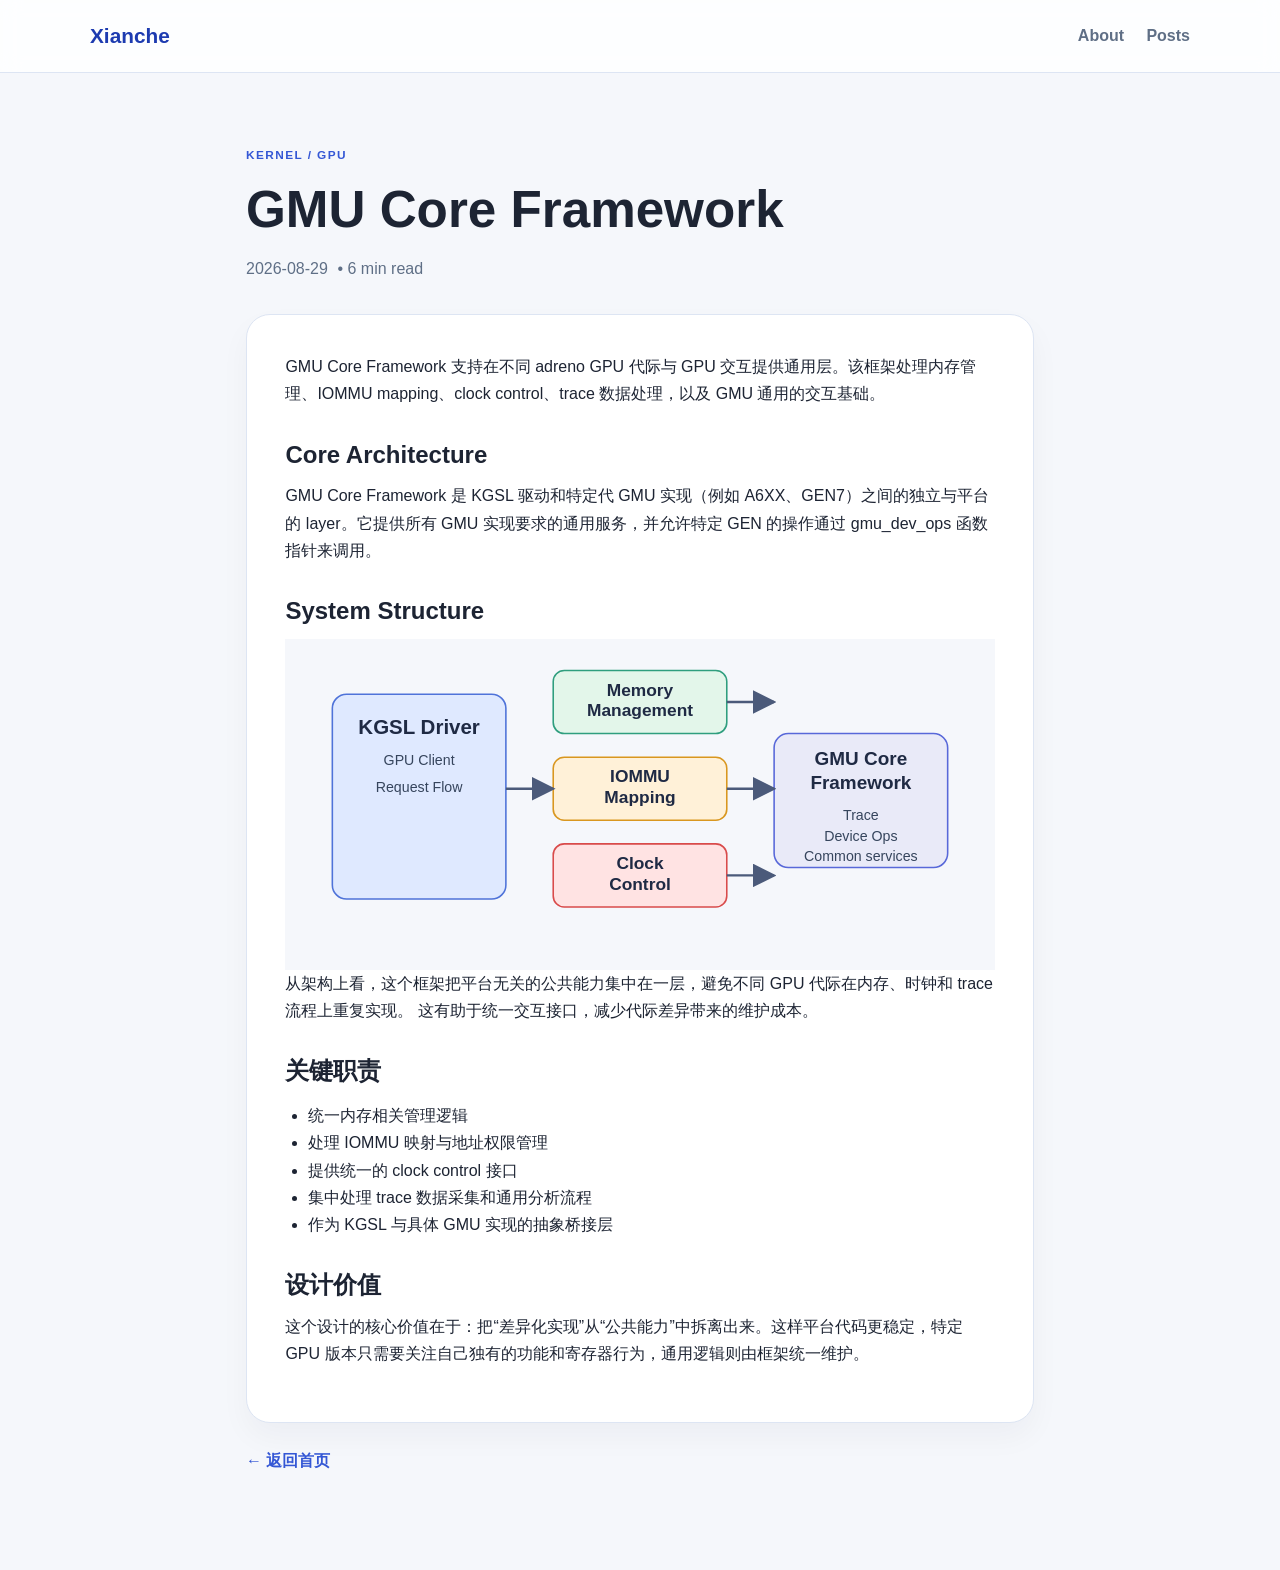
==== posts/GMU_Core_Framework.html @ 8e4cfa98 "Publish GMU Core Framework article" ====
<!DOCTYPE html>
<html lang="zh-Hant">
  <head>
    <meta charset="UTF-8" />
    <meta name="viewport" content="width=device-width, initial-scale=1.0" />
    <title>GMU Core Framework</title>
    <link rel="stylesheet" href="../style.css" />
  </head>
  <body>
    <header class="site-header">
      <div class="wrap nav-wrap">
        <a class="brand" href="../index.html">Xianche</a>
        <nav class="nav" aria-label="Main navigation">
          <a href="../index.html#about">About</a>
          <a href="../index.html#posts">Posts</a>
        </nav>
      </div>
    </header>

    <main class="article-shell">
      <article>
        <header class="article-header">
          <p class="eyebrow">Kernel / GPU</p>
          <h1>GMU Core Framework</h1>
          <div class="article-meta">
            <time datetime="2026-08-29">2026-08-29</time>
            <span>• 6 min read</span>
          </div>
        </header>

        <div class="article-body">
          <p>
            GMU Core Framework 支持在不同 adreno GPU 代际与 GPU 交互提供通用层。该框架处理内存管理、IOMMU mapping、clock
            control、trace 数据处理，以及 GMU 通用的交互基础。
          </p>

          <h2>Core Architecture</h2>
          <p>
            GMU Core Framework 是 KGSL 驱动和特定代 GMU 实现（例如 A6XX、GEN7）之间的独立与平台的 layer。它提供所有 GMU
            实现要求的通用服务，并允许特定 GEN 的操作通过 gmu_dev_ops 函数指针来调用。
          </p>

          <h2>System Structure</h2>
          <img src="./images/GMU_Core_Framework.svg" alt="GMU Core Framework" width="100%" />

          <p>
            从架构上看，这个框架把平台无关的公共能力集中在一层，避免不同 GPU 代际在内存、时钟和 trace 流程上重复实现。
            这有助于统一交互接口，减少代际差异带来的维护成本。
          </p>

          <h2>关键职责</h2>
          <ul>
            <li>统一内存相关管理逻辑</li>
            <li>处理 IOMMU 映射与地址权限管理</li>
            <li>提供统一的 clock control 接口</li>
            <li>集中处理 trace 数据采集和通用分析流程</li>
            <li>作为 KGSL 与具体 GMU 实现的抽象桥接层</li>
          </ul>

          <h2>设计价值</h2>
          <p>
            这个设计的核心价值在于：把“差异化实现”从“公共能力”中拆离出来。这样平台代码更稳定，特定 GPU 版本只需要关注自己独有的功能和寄存器行为，通用逻辑则由框架统一维护。
          </p>
        </div>

        <a class="back-link" href="../index.html">← 返回首页</a>
      </article>
    </main>
  </body>
</html>
---- style.css ----
:root {
  --bg: #f5f7fb;
  --panel: #ffffff;
  --panel-soft: #eef3ff;
  --text: #1d2433;
  --muted: #5f6f86;
  --primary: #3457d5;
  --primary-dark: #1d3bb0;
  --border: #dde5f3;
  --shadow: 0 24px 48px rgba(22, 36, 71, 0.09);
}

* {
  box-sizing: border-box;
}

html {
  scroll-behavior: smooth;
}

body {
  margin: 0;
  font-family: "Segoe UI", Tahoma, Geneva, Verdana, sans-serif;
  background: var(--bg);
  color: var(--text);
  line-height: 1.7;
}

img {
  max-width: 100%;
  display: block;
}

a {
  color: inherit;
  text-decoration: none;
}

p {
  margin: 0 0 1rem;
}

h1, h2, h3 {
  margin: 0 0 0.8rem;
  line-height: 1.25;
}

.wrap {
  width: min(1100px, calc(100% - 32px));
  margin: 0 auto;
}

.site-header {
  position: sticky;
  top: 0;
  z-index: 20;
  background: rgba(255, 255, 255, 0.82);
  backdrop-filter: blur(10px);
  border-bottom: 1px solid var(--border);
}

.nav-wrap {
  display: flex;
  align-items: center;
  justify-content: space-between;
  min-height: 72px;
}

.brand {
  font-size: 1.3rem;
  font-weight: 800;
  color: var(--primary-dark);
}

.nav {
  display: flex;
  gap: 1.4rem;
  color: var(--muted);
  font-weight: 600;
}

.hero {
  padding: 72px 0 48px;
  background: linear-gradient(180deg, #eef4ff 0%, var(--bg) 100%);
}

.hero-inner {
  display: grid;
  grid-template-columns: 1.2fr 0.8fr;
  gap: 2rem;
  align-items: center;
}

.eyebrow {
  margin-bottom: 1rem;
  text-transform: uppercase;
  letter-spacing: 0.12em;
  font-size: 0.74rem;
  color: var(--primary);
  font-weight: 700;
}

.hero-copy h1 {
  font-size: clamp(2.4rem, 5vw, 4.1rem);
  margin-bottom: 1rem;
}

.lead {
  font-size: 1.08rem;
  color: var(--muted);
  max-width: 62ch;
}

.hero-actions {
  display: flex;
  gap: 1rem;
  margin-top: 1.8rem;
  flex-wrap: wrap;
}

.button {
  display: inline-flex;
  align-items: center;
  justify-content: center;
  border-radius: 999px;
  padding: 0.9rem 1.35rem;
  font-weight: 700;
  transition: 0.2s ease;
}

.button.primary {
  background: var(--primary);
  color: #fff;
  box-shadow: var(--shadow);
}

.button.primary:hover {
  background: var(--primary-dark);
}

.button.secondary {
  background: white;
  color: var(--text);
  border: 1px solid var(--border);
}

.hero-card {
  display: flex;
  justify-content: center;
}

.card-mini {
  background: var(--panel);
  border: 1px solid var(--border);
  border-radius: 24px;
  padding: 2rem;
  box-shadow: var(--shadow);
  width: min(100%, 360px);
}

.card-mini span {
  display: inline-block;
  margin-bottom: 0.8rem;
  color: var(--primary);
  font-size: 0.8rem;
  font-weight: 700;
}

.card-mini strong {
  display: block;
  font-size: 1.6rem;
  margin-bottom: 0.5rem;
}

.card-mini p {
  color: var(--muted);
  margin: 0;
}

.section {
  padding: 72px 0;
}

.section-alt {
  background: #f0f4fc;
}

.section-heading {
  margin-bottom: 2rem;
}

.section-heading h2 {
  font-size: clamp(2rem, 4vw, 3rem);
}

.about-grid,
.post-grid {
  display: grid;
  grid-template-columns: repeat(3, minmax(0, 1fr));
  gap: 1.5rem;
}

.about-box,
.post-card {
  background: var(--panel);
  border: 1px solid var(--border);
  border-radius: 20px;
  padding: 1.5rem;
  box-shadow: 0 14px 28px rgba(26, 38, 69, 0.04);
}

.about-box h3 {
  font-size: 1.3rem;
}

.about-box p,
.post-card p {
  color: var(--muted);
}

.post-grid {
  grid-template-columns: repeat(2, minmax(0, 1fr));
}

.tag {
  display: inline-block;
  margin-bottom: 0.9rem;
  border-radius: 999px;
  background: var(--panel-soft);
  color: var(--primary-dark);
  padding: 0.35rem 0.7rem;
  font-size: 0.72rem;
  font-weight: 700;
}

.post-card h3 {
  font-size: 1.55rem;
}

.meta {
  display: flex;
  gap: 0.5rem;
  flex-wrap: wrap;
  color: var(--muted);
  font-size: 0.9rem;
  margin-top: 1rem;
}

.site-footer {
  background: #1b2336;
  color: rgba(255, 255, 255, 0.8);
  padding: 1.5rem 0;
}

.footer-wrap {
  display: flex;
  align-items: center;
  justify-content: center;
}

.article-shell {
  max-width: 820px;
  margin: 0 auto;
  padding: 72px 16px 96px;
}

.article-header {
  margin-bottom: 2rem;
}

.article-header .eyebrow {
  margin-bottom: 0.8rem;
}

.article-header h1 {
  font-size: clamp(2.3rem, 4vw, 3.4rem);
}

.article-meta {
  color: var(--muted);
  margin-top: 0.8rem;
  display: flex;
  flex-wrap: wrap;
  gap: 0.6rem;
}

.article-body {
  background: var(--panel);
  border: 1px solid var(--border);
  border-radius: 24px;
  padding: clamp(1.2rem, 3vw, 2.5rem);
  box-shadow: 0 14px 30px rgba(21, 32, 56, 0.04);
}

.article-body h2,
.article-body h3 {
  margin-top: 2rem;
}

.article-body ul,
.article-body ol {
  padding-left: 1.4rem;
  color: var(--text);
}

.article-body code {
  background: #f1f5ff;
  padding: 0.15rem 0.35rem;
  border-radius: 6px;
  font-size: 0.95em;
}

.back-link {
  display: inline-block;
  margin-top: 1.5rem;
  color: var(--primary);
  font-weight: 700;
}

@media (max-width: 760px) {
  .hero-inner,
  .about-grid,
  .post-grid {
    grid-template-columns: 1fr;
  }

  .nav {
    gap: 0.8rem;
    font-size: 0.9rem;
  }
}
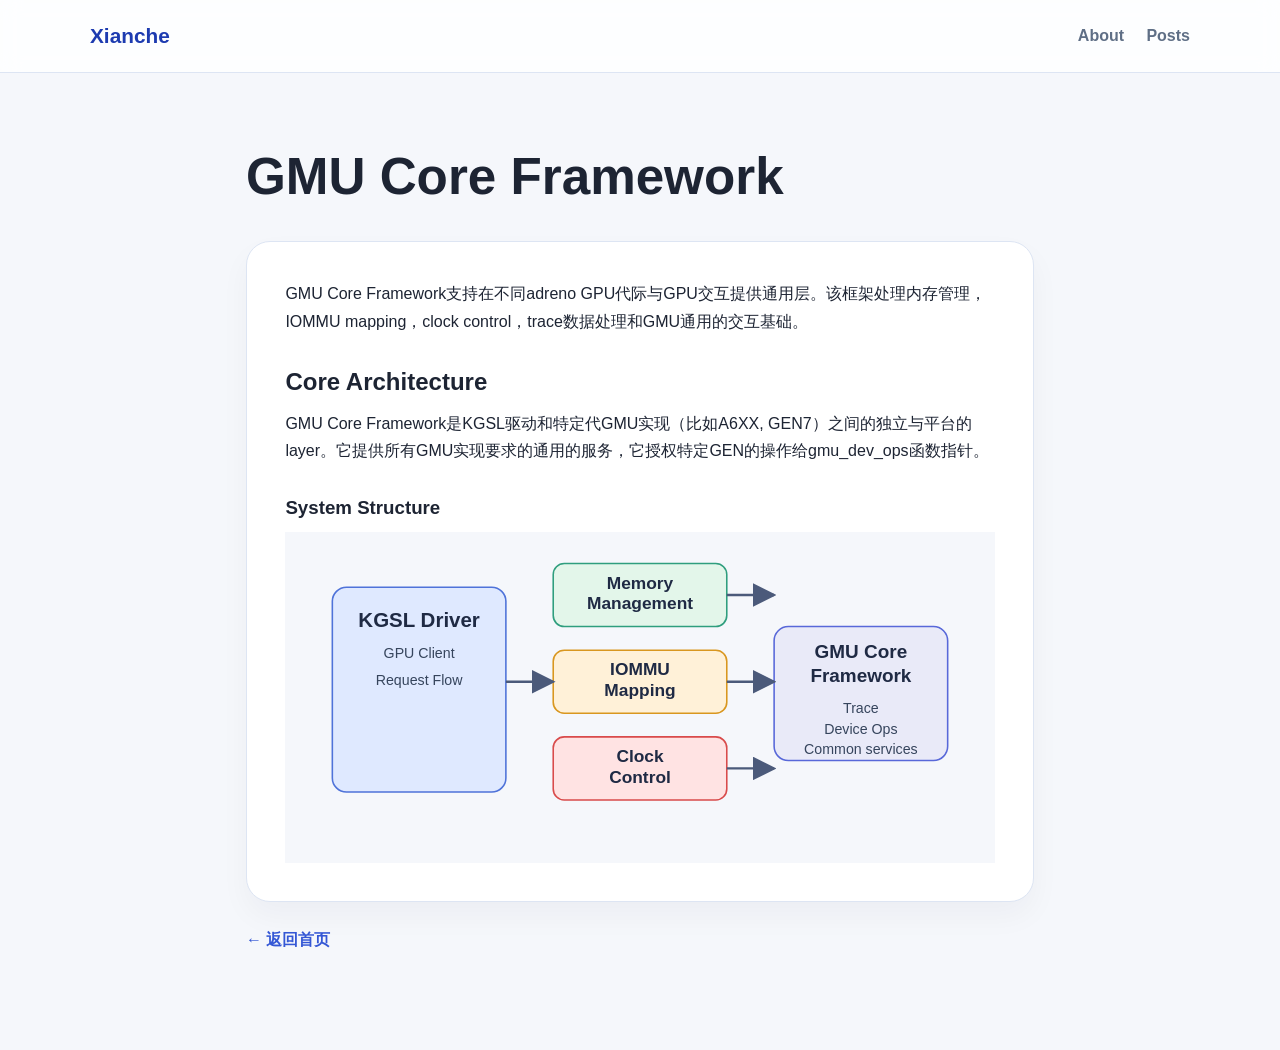
==== commit 613b1763: "Fix GMU Core Framework filename" ====
--- a/posts/GMU_Core_Framework.html
+++ b/posts/GMU_Core_Framework.html
@@ -20,47 +20,17 @@
     <main class="article-shell">
       <article>
         <header class="article-header">
-          <p class="eyebrow">Kernel / GPU</p>
           <h1>GMU Core Framework</h1>
-          <div class="article-meta">
-            <time datetime="2026-08-29">2026-08-29</time>
-            <span>• 6 min read</span>
-          </div>
         </header>
 
         <div class="article-body">
-          <p>
-            GMU Core Framework 支持在不同 adreno GPU 代际与 GPU 交互提供通用层。该框架处理内存管理、IOMMU mapping、clock
-            control、trace 数据处理，以及 GMU 通用的交互基础。
-          </p>
+          <p>GMU Core Framework支持在不同adreno GPU代际与GPU交互提供通用层。该框架处理内存管理，IOMMU mapping，clock control，trace数据处理和GMU通用的交互基础。</p>
 
           <h2>Core Architecture</h2>
-          <p>
-            GMU Core Framework 是 KGSL 驱动和特定代 GMU 实现（例如 A6XX、GEN7）之间的独立与平台的 layer。它提供所有 GMU
-            实现要求的通用服务，并允许特定 GEN 的操作通过 gmu_dev_ops 函数指针来调用。
-          </p>
+          <p>GMU Core Framework是KGSL驱动和特定代GMU实现（比如A6XX, GEN7）之间的独立与平台的layer。它提供所有GMU实现要求的通用的服务，它授权特定GEN的操作给gmu_dev_ops函数指针。</p>
 
-          <h2>System Structure</h2>
-          <img src="./images/GMU_Core_Framework.svg" alt="GMU Core Framework" width="100%" />
-
-          <p>
-            从架构上看，这个框架把平台无关的公共能力集中在一层，避免不同 GPU 代际在内存、时钟和 trace 流程上重复实现。
-            这有助于统一交互接口，减少代际差异带来的维护成本。
-          </p>
-
-          <h2>关键职责</h2>
-          <ul>
-            <li>统一内存相关管理逻辑</li>
-            <li>处理 IOMMU 映射与地址权限管理</li>
-            <li>提供统一的 clock control 接口</li>
-            <li>集中处理 trace 数据采集和通用分析流程</li>
-            <li>作为 KGSL 与具体 GMU 实现的抽象桥接层</li>
-          </ul>
-
-          <h2>设计价值</h2>
-          <p>
-            这个设计的核心价值在于：把“差异化实现”从“公共能力”中拆离出来。这样平台代码更稳定，特定 GPU 版本只需要关注自己独有的功能和寄存器行为，通用逻辑则由框架统一维护。
-          </p>
+          <h3>System Structure</h3>
+          <img src="./images/GMU_Core_Framework.svg" alt="GMU_Core_Framework" />
         </div>
 
         <a class="back-link" href="../index.html">← 返回首页</a>
